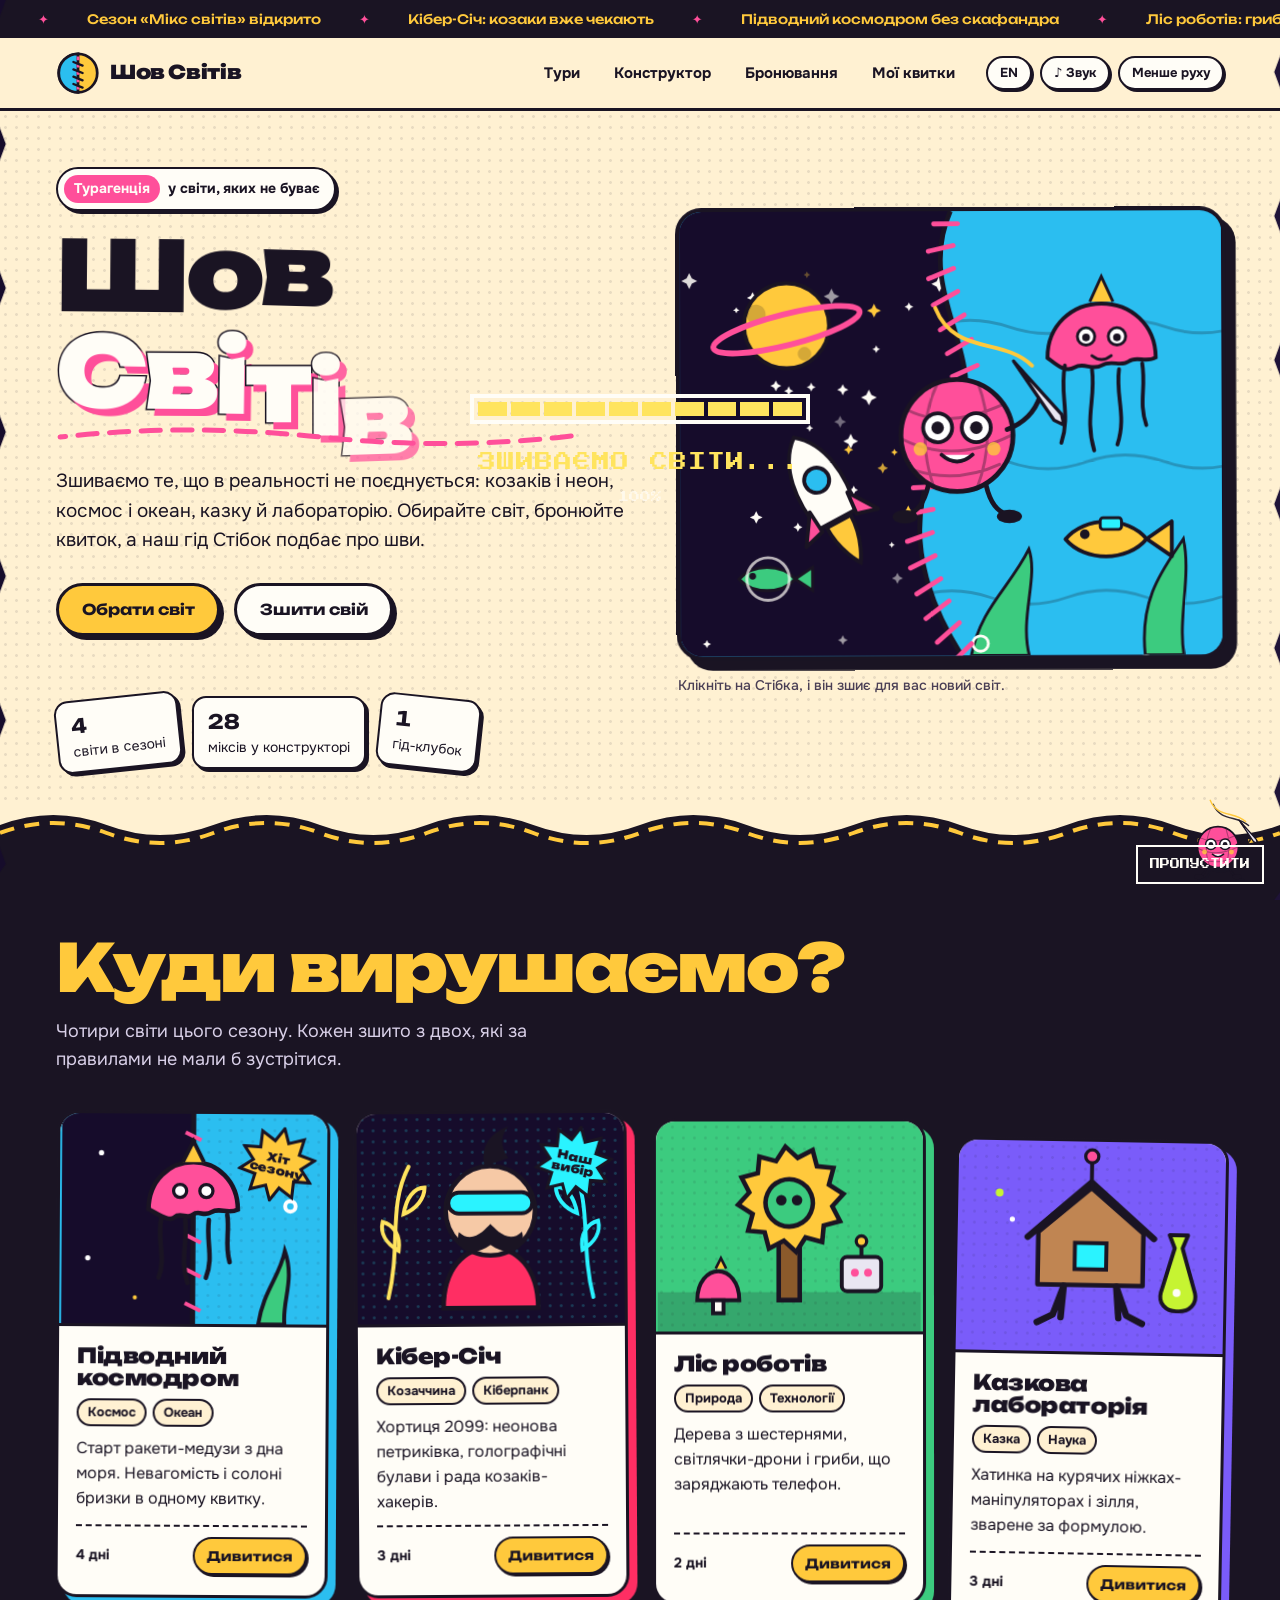
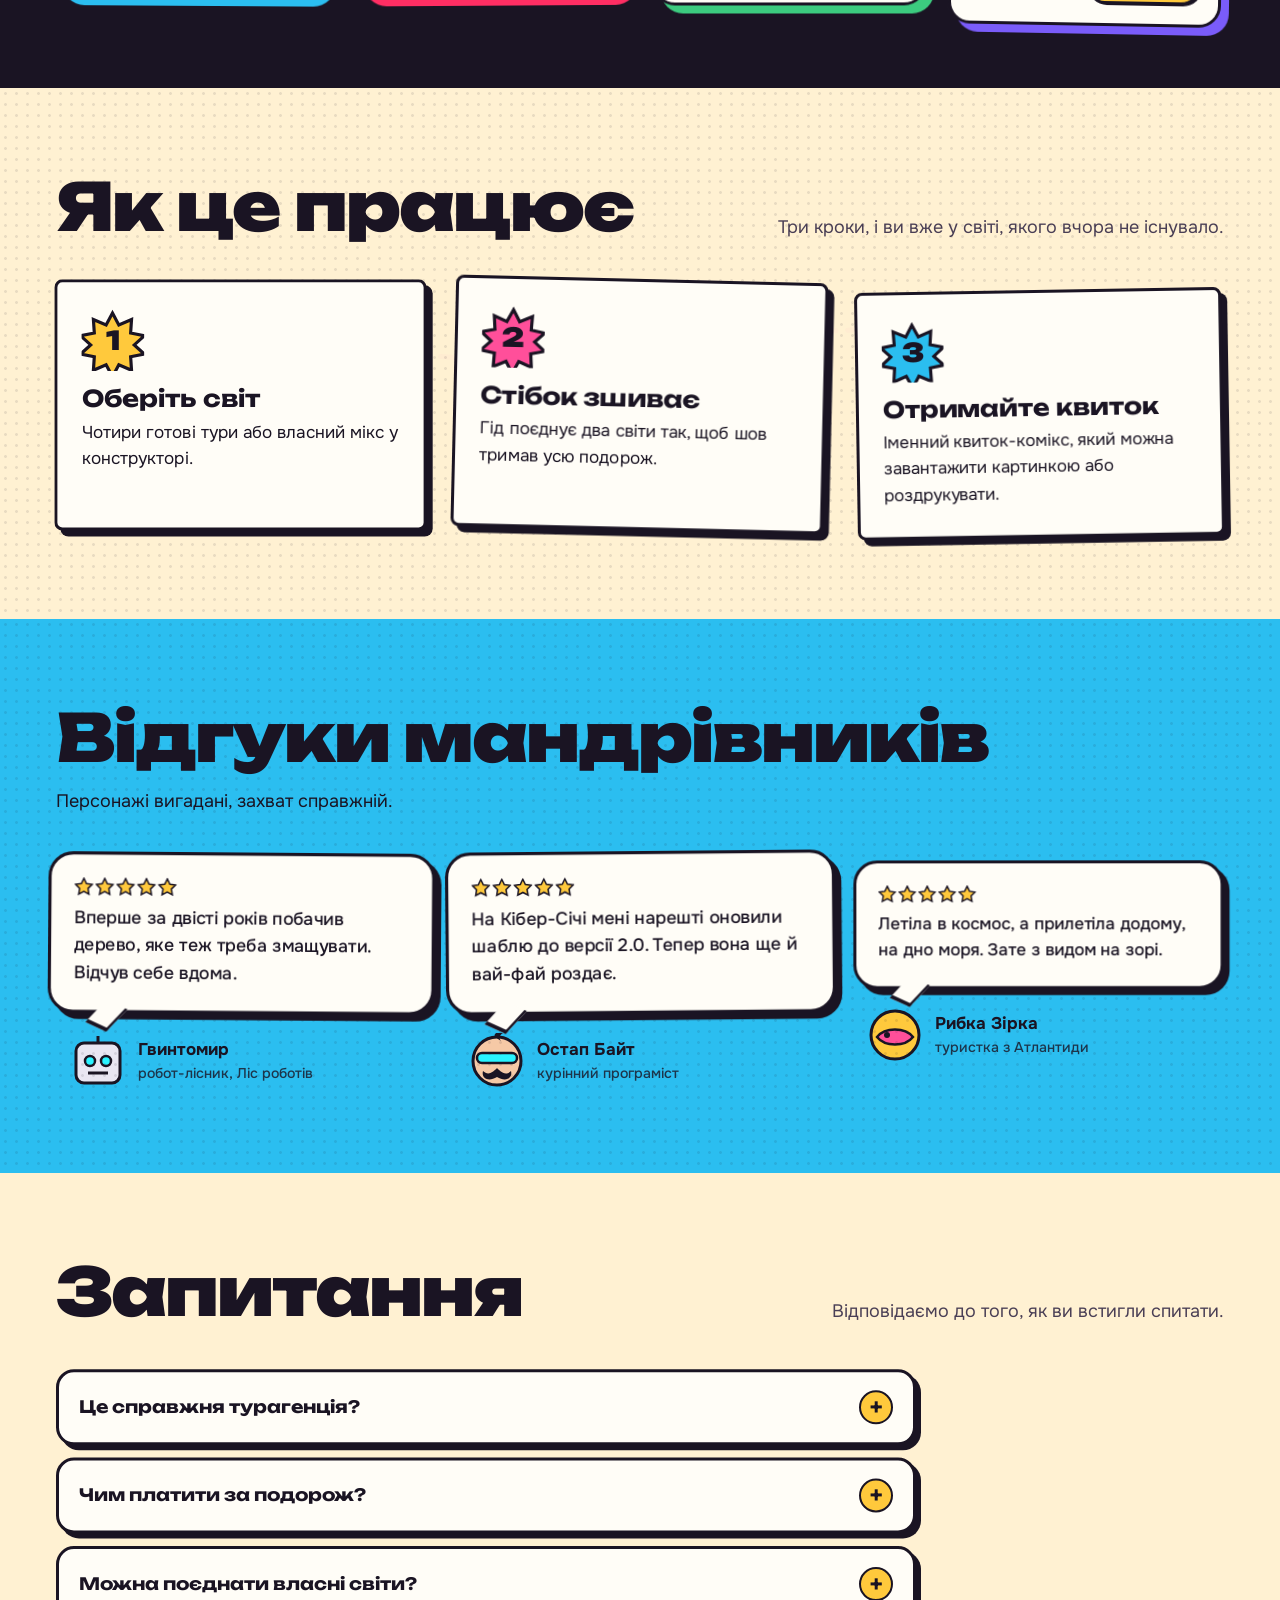
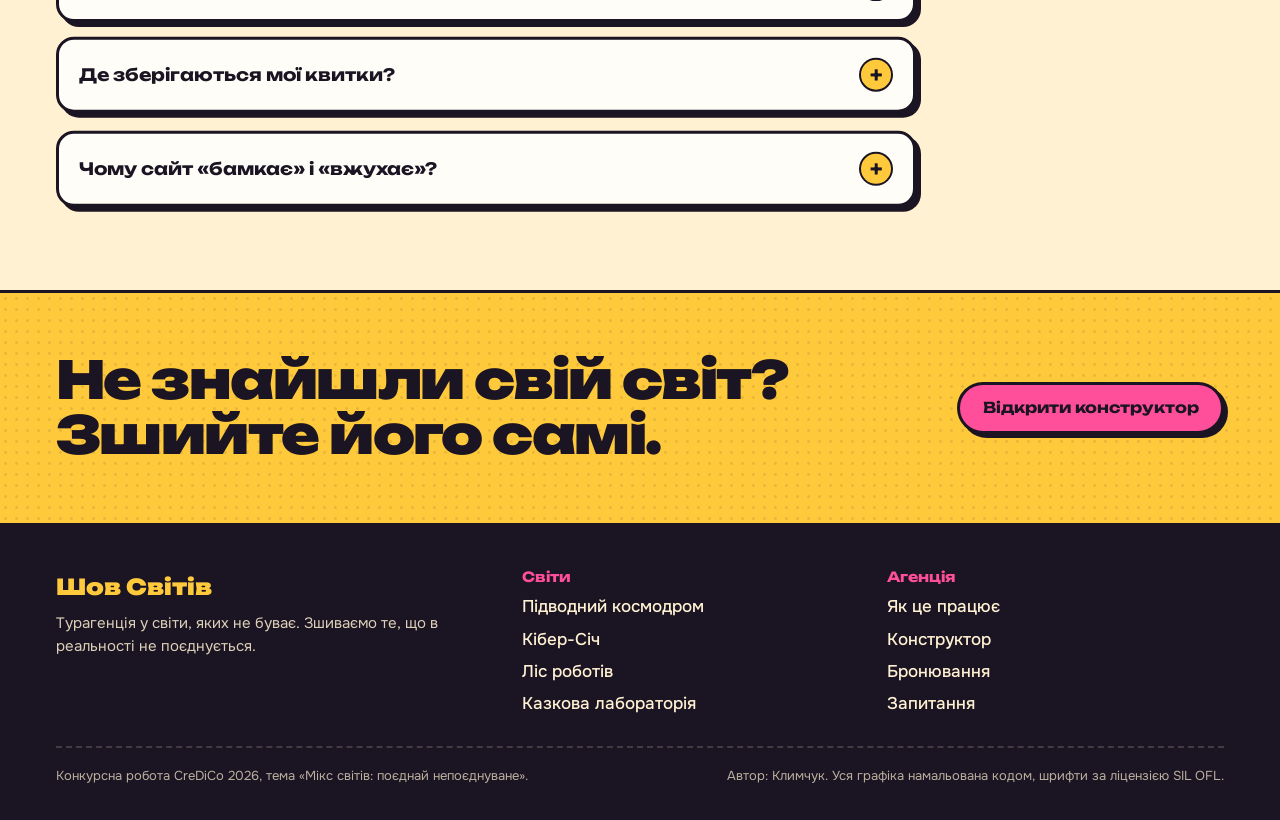
==== index.html @ c0fbd61d "Add files via upload" ====
<!doctype html>
<html lang="uk">
<head>
<meta charset="utf-8">
<meta name="viewport" content="width=device-width, initial-scale=1, viewport-fit=cover">
<title>Шов Світів — турагенція неможливих подорожей</title>
<meta name="description" content="Турагенція у світи, яких не буває: Підводний космодром, Кібер-Січ, Ліс роботів і Казкова лабораторія. Конкурсна робота CreDiCo 2026.">
<meta name="author" content="Климчук">
<link rel="icon" href="img/favicon.svg" type="image/svg+xml">
<link rel="stylesheet" href="css/style.css">
<link rel="stylesheet" href="css/home.css">
<script>(function(d){try{var s=sessionStorage,l=localStorage,c=l.getItem('ss_calm');if(c==='true'||(c===null&&matchMedia('(prefers-reduced-motion: reduce)').matches))d.classList.add('calm');if(!s.getItem('ss_seen'))d.classList.add('first');else if(s.getItem('ss_nav'))d.classList.add('entering')}catch(e){}setTimeout(function(){d.classList.remove('first','entering')},5000)})(document.documentElement)</script>
</head>
<body data-page="home" data-world="home">
<div id="loader"><div class="half l"></div><div class="half r"></div><div class="thread"></div>
  <div class="ld" aria-hidden="true"><div class="ld-bar"><i></i><i></i><i></i><i></i><i></i><i></i><i></i><i></i><i></i><i></i></div><div class="ld-t" data-i18n="loader.t">ЗШИВАЄМО СВІТИ...</div><span class="ld-n" id="ldn">0%</span></div>
  <button class="skip" type="button" data-noboom data-i18n="loader.skip">ПРОПУСТИТИ</button></div>
<div id="wipe" aria-hidden="true"><span></span><span></span><span></span><span></span><b></b></div>
<noscript><p class="no-js-note">Для повної роботи сайту увімкніть JavaScript.</p></noscript>

<div class="marquee" aria-hidden="true"><div>
  <span data-i18n="mq1">Сезон «Мікс світів» відкрито</span><span data-i18n="mq2">Кібер-Січ: козаки вже чекають</span><span data-i18n="mq3">Підводний космодром без скафандра</span><span data-i18n="mq4">Ліс роботів: гриби з батарейками</span><span data-i18n="mq5">Казкова лабораторія: зілля за формулою</span>
  <span data-i18n="mq1">Сезон «Мікс світів» відкрито</span><span data-i18n="mq2">Кібер-Січ: козаки вже чекають</span><span data-i18n="mq3">Підводний космодром без скафандра</span><span data-i18n="mq4">Ліс роботів: гриби з батарейками</span><span data-i18n="mq5">Казкова лабораторія: зілля за формулою</span>
</div></div>
<div id="ss-header"></div>

<main>
  <section class="hero" aria-labelledby="heroTitle">
    <div class="halftone"></div>
    <div class="wrap">
      <div class="hero-copy">
        <span class="mix-tag"><b data-i18n="tagB">Турагенція</b><span data-i18n="tag">у світи, яких не буває</span></span>
        <h1 class="big" id="heroTitle">
          <span class="ln ln1" data-split="Шов">Шов</span>
          <span class="ln ln2" data-split="Світів">Світів</span>
          <svg class="stitch" viewBox="0 0 500 30" preserveAspectRatio="none" aria-hidden="true"><path id="stitchPath" d="M4 16 Q 125 2 250 16 T 496 14" fill="none" stroke="#FF4F9A" stroke-width="5" stroke-linecap="round" stroke-dasharray="18 12"/></svg>
        </h1>
        <p class="lead" data-i18n="lead">Зшиваємо те, що в реальності не поєднується: козаків і неон, космос і океан, казку й лабораторію. Обирайте світ, бронюйте квиток, а наш гід Стібок подбає про шви.</p>
        <div class="hero-cta">
          <a class="btn" href="#tours" data-i18n="cta1">Обрати світ</a>
          <a class="btn ghost" href="Klymchuk_constructor.html" data-i18n="cta2">Зшити свій</a>
        </div>
        <div class="facts">
          <div class="fact"><b data-count="4">4</b><span data-i18n="f1">світи в сезоні</span></div>
          <div class="fact"><b data-count="28">28</b><span data-i18n="f2">міксів у конструкторі</span></div>
          <div class="fact"><b data-count="1">1</b><span data-i18n="f3">гід-клубок</span></div>
        </div>
      </div>
      <div class="scene" id="scene">
        <div class="bubble" id="bubble" aria-live="polite" data-i18n="bub0">Привіт! Я Стібок. Зшиваю світи, яких не буває.</div>
        <div class="scene-frame">
          <svg viewBox="0 0 560 460" id="heroSvg" role="img" aria-label="Космос, зшитий з океаном, а на шві сидить гід Стібок" data-i18n-attr="aria-label:heroAlt">
            <defs><clipPath id="leftW"><path d="M0 0H280C240 90 330 160 280 230S240 380 290 460H0Z"/></clipPath></defs>
            <rect width="560" height="460" fill="#2BBEF0"/>
            <g class="layer" data-depth="10">
              <path d="M260 120q40-14 80 0t80 0t80 0t80 0" stroke="#1A1423" stroke-width="3" fill="none" opacity=".25"/>
              <path d="M260 260q40-14 80 0t80 0t80 0t80 0" stroke="#1A1423" stroke-width="3" fill="none" opacity=".25"/>
              <path d="M240 400q40-14 80 0t80 0t80 0t80 0" stroke="#1A1423" stroke-width="3" fill="none" opacity=".25"/>
              <path d="M300 460c10-50 40-70 60-110 10 30-10 70 0 110zM480 460c-6-60 20-90 40-120 8 40-6 80 0 120z" fill="#3CCB7F" stroke="#1A1423" stroke-width="3"/>
            </g>
            <g class="layer jelly" data-depth="22">
              <path d="M380 150c0-34 26-56 56-56s56 22 56 56c-10 6-20-2-28 4s-18-2-28 4-18-4-28 2-20-4-28-10z" fill="#FF4F9A" stroke="#1A1423" stroke-width="4"/>
              <path d="M398 158c-6 30 6 50-4 80M426 162c4 30-8 50 2 84M454 162c-4 28 8 48-2 78M478 156c4 26-4 40 4 64" stroke="#1A1423" stroke-width="4" fill="none" stroke-linecap="round"/>
              <circle cx="420" cy="128" r="9" fill="#fff" stroke="#1A1423" stroke-width="3"/><circle cx="452" cy="128" r="9" fill="#fff" stroke="#1A1423" stroke-width="3"/>
              <circle class="pupil" data-range="3" cx="420" cy="129" r="4" fill="#1A1423"/><circle class="pupil" data-range="3" cx="452" cy="129" r="4" fill="#1A1423"/>
              <path d="M426 148q10 8 20 0" stroke="#1A1423" stroke-width="3" fill="none" stroke-linecap="round"/>
              <path d="M424 92l12-26 12 26" fill="#FFC93C" stroke="#1A1423" stroke-width="3"/>
            </g>
            <g class="layer fish" data-depth="16">
              <path d="M400 340c20-24 64-24 84 0-20 24-64 24-84 0zM484 340l26-18v36z" fill="#FFC93C" stroke="#1A1423" stroke-width="4" stroke-linejoin="round"/>
              <circle cx="420" cy="335" r="5" fill="#1A1423"/>
              <rect x="436" y="318" width="22" height="12" rx="3" fill="#2AF3FF" stroke="#1A1423" stroke-width="3"/>
            </g>
            <g id="bubbles"></g>
            <g clip-path="url(#leftW)">
              <rect width="560" height="460" fill="#160C2B"/>
              <g id="stars"></g>
              <g class="layer" data-depth="14">
                <circle cx="110" cy="118" r="44" fill="#FFC93C" stroke="#1A1423" stroke-width="4"/>
                <path d="M78 96a10 10 0 1 0 1 0zM128 140a7 7 0 1 0 1 0z" fill="#1A1423" opacity=".18"/>
                <ellipse cx="110" cy="122" rx="78" ry="16" fill="none" stroke="#FF4F9A" stroke-width="6" transform="rotate(-14 110 122)"/>
              </g>
              <g class="layer rocket" data-depth="26">
                <g transform="translate(150 300) rotate(-28)">
                  <path d="M0-70c26 20 30 60 22 96H-22c-8-36-4-76 22-96z" fill="#FFFDF7" stroke="#1A1423" stroke-width="4"/>
                  <circle cy="-20" r="13" fill="#2BBEF0" stroke="#1A1423" stroke-width="4"/>
                  <path d="M-22 6l-20 30 22-6zM22 6l20 30-22-6z" fill="#FF4F9A" stroke="#1A1423" stroke-width="4" stroke-linejoin="round"/>
                  <path class="flame" d="M-14 28c0 24 14 40 14 40s14-16 14-40z" fill="#FFC93C" stroke="#1A1423" stroke-width="4"/>
                </g>
              </g>
              <g class="layer" data-depth="8"><path d="M60 380c14-16 44-16 58 0-14 16-44 16-58 0zM118 380l18-12v24z" fill="#3CCB7F" stroke="#1A1423" stroke-width="3"/><circle cx="74" cy="377" r="3.5" fill="#1A1423"/><circle cx="90" cy="380" r="22" fill="none" stroke="#FFFDF7" stroke-width="3" opacity=".7"/></g>
            </g>
            <path id="seamLine" d="M280 0C240 90 330 160 280 230S240 380 290 460" fill="none" stroke="#1A1423" stroke-width="5"/>
            <g id="seamStitches"></g>
            <g id="stibok" transform="translate(286 236)" tabindex="0" role="button" aria-label="Стібок: натисніть, щоб зшити випадковий світ" data-i18n-attr="aria-label:stibokAlt"></g>
          </svg>
        </div>
        <p class="hint" data-i18n="hint">Клікніть на Стібка, і він зшиє для вас новий світ.</p>
      </div>
    </div>
  </section>

  <svg class="seam" viewBox="0 0 1200 46" preserveAspectRatio="none" aria-hidden="true">
    <path class="fill" d="M0 22 Q 50 2 100 22 T 200 22 T 300 22 T 400 22 T 500 22 T 600 22 T 700 22 T 800 22 T 900 22 T 1000 22 T 1100 22 T 1200 22 V46 H0Z"/>
    <path d="M0 30 Q 50 10 100 30 T 200 30 T 300 30 T 400 30 T 500 30 T 600 30 T 700 30 T 800 30 T 900 30 T 1000 30 T 1100 30 T 1200 30" fill="none" stroke="#FFC93C" stroke-width="4" stroke-dasharray="14 10"/>
  </svg>

  <section class="sec tours" id="tours" aria-labelledby="toursTitle">
    <div class="wrap">
      <div class="sec-head">
        <h2 id="toursTitle" data-i18n="tTitle">Куди вирушаємо?</h2>
        <p data-i18n="tSub">Чотири світи цього сезону. Кожен зшито з двох, які за правилами не мали б зустрітися.</p>
      </div>
      <div class="grid4" id="tourGrid">
        <a class="tour" href="Klymchuk_tour-kosmodrom.html" style="--c:#2BBEF0" data-word="БУЛЬ!">
          <div class="art"><div class="halftone"></div>
            <svg viewBox="0 0 200 160" aria-hidden="true"><rect width="100" height="160" fill="#160C2B"/><circle cx="30" cy="30" r="2" fill="#fff"/><circle cx="70" cy="60" r="2" fill="#fff"/><circle cx="20" cy="110" r="2" fill="#fff"/><circle cx="56" cy="140" r="1.6" fill="#FFC93C"/>
              <path d="M100 0v160" stroke="#1A1423" stroke-width="4"/><path d="M94 14l12 6M94 40l12 6M94 66l12 6M94 92l12 6M94 118l12 6M94 144l12 6" stroke="#FF4F9A" stroke-width="3"/>
              <g class="bob"><path d="M66 74c0-22 16-36 34-36s34 14 34 36c-8 4-14-2-20 2s-10-2-14 2-10-2-14 2-12-2-20-6z" fill="#FF4F9A" stroke="#1A1423" stroke-width="3.5"/><path d="M76 80c-4 18 4 30-2 46M94 82c2 18-4 30 2 48M112 82c-2 18 4 28-2 44M126 78c2 14-2 22 2 36" stroke="#1A1423" stroke-width="3.5" fill="none" stroke-linecap="round"/><circle cx="90" cy="60" r="5" fill="#fff" stroke="#1A1423" stroke-width="2.5"/><circle cx="110" cy="60" r="5" fill="#fff" stroke="#1A1423" stroke-width="2.5"/><path d="M92 38l8-16 8 16" fill="#FFC93C" stroke="#1A1423" stroke-width="3"/></g>
              <circle cx="160" cy="40" r="7" fill="none" stroke="#fff" stroke-width="3"/><circle cx="174" cy="70" r="4" fill="none" stroke="#fff" stroke-width="3"/><path d="M150 160c4-26 16-36 20-56 8 22-2 38 0 56z" fill="#3CCB7F" stroke="#1A1423" stroke-width="3"/></svg>
            <div class="burst"><svg viewBox="0 0 100 100" aria-hidden="true"><path d="M50 2l9 18 19-9-2 21 21 3-15 15 15 15-21 3 2 21-19-9-9 18-9-18-19 9 2-21-21-3 15-15L3 35l21-3-2-21 19 9z" fill="#FFC93C" stroke="#1A1423" stroke-width="4"/></svg><span data-i18n-html="b1">Хіт<br>сезону</span></div>
          </div>
          <div class="body">
            <h3 data-i18n="t1">Підводний космодром</h3>
            <div class="mix"><span data-i18n="m.space">Космос</span><span data-i18n="m.ocean">Океан</span></div>
            <p data-i18n="d1">Старт ракети-медузи з дна моря. Невагомість і солоні бризки в одному квитку.</p>
            <div class="meta"><span data-i18n="days4">4 дні</span><span class="go" data-i18n="see">Дивитися</span></div>
          </div>
        </a>
        <a class="tour" href="Klymchuk_tour-cybersich.html" style="--c:#FF2E63" data-word="ГОП!">
          <div class="art" style="background:#160C2B"><div class="halftone" style="opacity:.2;color:#2AF3FF"></div>
            <svg viewBox="0 0 200 160" aria-hidden="true"><g class="bob"><path d="M64 150c0-30 16-46 36-46s36 16 36 46z" fill="#FF2E63" stroke="#1A1423" stroke-width="3.5"/><circle cx="100" cy="76" r="34" fill="#F6C9A6" stroke="#1A1423" stroke-width="3.5"/><path d="M96 42c-4-16 6-26 18-30-8 10-4 18 0 24" fill="#1A1423"/><rect x="68" y="62" width="64" height="16" rx="8" fill="#2AF3FF" stroke="#1A1423" stroke-width="3"/><path d="M76 92c10 10 20-2 24-6 4 4 14 16 24 6 4 14-10 20-24 10-14 10-28 4-24-10z" fill="#1A1423"/></g>
              <g stroke="#FFE45E" stroke-width="3" fill="none" stroke-linecap="round"><path d="M22 140c10-40 0-70 16-100"/><path d="M30 104c-10-6-14-14-12-22 8 2 14 10 12 22zM34 76c10-4 16-12 16-20-8 0-14 8-16 20z"/></g>
              <g stroke="#2AF3FF" stroke-width="3" fill="none" stroke-linecap="round"><path d="M178 140c-10-40 0-70-16-100"/><path d="M170 104c10-6 14-14 12-22-8 2-14 10-12 22zM166 76c-10-4-16-12-16-20 8 0 14 8 16 20z"/></g></svg>
            <div class="burst"><svg viewBox="0 0 100 100" aria-hidden="true"><path d="M50 2l9 18 19-9-2 21 21 3-15 15 15 15-21 3 2 21-19-9-9 18-9-18-19 9 2-21-21-3 15-15L3 35l21-3-2-21 19 9z" fill="#2AF3FF" stroke="#1A1423" stroke-width="4"/></svg><span data-i18n-html="b2">Наш<br>вибір</span></div>
          </div>
          <div class="body">
            <h3 data-i18n="t2">Кібер-Січ</h3>
            <div class="mix"><span data-i18n="m.cossack">Козаччина</span><span data-i18n="m.cyber">Кіберпанк</span></div>
            <p data-i18n="d2">Хортиця 2099: неонова петриківка, голографічні булави і рада козаків-хакерів.</p>
            <div class="meta"><span data-i18n="days3">3 дні</span><span class="go" data-i18n="see">Дивитися</span></div>
          </div>
        </a>
        <a class="tour" href="Klymchuk_tour-lis-robotiv.html" style="--c:#3CCB7F" data-word="ДЗИНЬ!">
          <div class="art"><div class="halftone"></div>
            <svg viewBox="0 0 200 160" aria-hidden="true"><path d="M0 130h200v30H0z" fill="#1A1423" opacity=".2"/><rect x="92" y="80" width="16" height="56" fill="#8B5A2B" stroke="#1A1423" stroke-width="3.5"/>
              <g class="spin"><path d="M100 18l8 10 12-4 2 13 13 2-4 12 10 8-10 8 4 12-13 2-2 13-12-4-8 10-8-10-12 4-2-13-13-2 4-12-10-8 10-8-4-12 13-2 2-13 12 4z" fill="#FFC93C" stroke="#1A1423" stroke-width="3.5"/><circle cx="100" cy="62" r="18" fill="#3CCB7F" stroke="#1A1423" stroke-width="3.5"/></g>
              <circle cx="94" cy="60" r="4" fill="#1A1423"/><circle cx="106" cy="60" r="4" fill="#1A1423"/>
              <g class="bob"><rect x="140" y="104" width="30" height="26" rx="4" fill="#E9E6F2" stroke="#1A1423" stroke-width="3"/><circle cx="150" cy="116" r="3" fill="#FF4F9A"/><circle cx="160" cy="116" r="3" fill="#FF4F9A"/><path d="M155 104v-10" stroke="#1A1423" stroke-width="3"/><circle cx="155" cy="92" r="4" fill="#FFC93C" stroke="#1A1423" stroke-width="2.5"/></g>
              <path d="M30 136c0-14 8-22 16-22s16 8 16 22z" fill="#FF4F9A" stroke="#1A1423" stroke-width="3"/><rect x="42" y="136" width="8" height="10" fill="#FFFDF7" stroke="#1A1423" stroke-width="3"/><path d="M44 112l4-8 4 8" fill="#FFC93C" stroke="#1A1423" stroke-width="2"/></svg>
          </div>
          <div class="body">
            <h3 data-i18n="t3">Ліс роботів</h3>
            <div class="mix"><span data-i18n="m.nature">Природа</span><span data-i18n="m.tech">Технології</span></div>
            <p data-i18n="d3">Дерева з шестернями, світлячки-дрони і гриби, що заряджають телефон.</p>
            <div class="meta"><span data-i18n="days2">2 дні</span><span class="go" data-i18n="see">Дивитися</span></div>
          </div>
        </a>
        <a class="tour" href="Klymchuk_tour-kazkova-laboratoriya.html" style="--c:#7A5CFA" data-word="ПУФ!">
          <div class="art"><div class="halftone"></div>
            <svg viewBox="0 0 200 160" aria-hidden="true"><g class="bob"><path d="M60 70l40-34 40 34v40H60z" fill="#C08552" stroke="#1A1423" stroke-width="3.5" stroke-linejoin="round"/><path d="M52 74l48-42 48 42" fill="none" stroke="#1A1423" stroke-width="5" stroke-linecap="round"/><rect x="88" y="78" width="24" height="20" fill="#2AF3FF" stroke="#1A1423" stroke-width="3"/><path d="M100 36V14" stroke="#1A1423" stroke-width="3"/><circle cx="100" cy="12" r="5" fill="#FF4F9A" stroke="#1A1423" stroke-width="2.5"/></g>
              <path d="M80 110l-8 22-12 6M80 110l-2 24M120 110l8 22 12 6M120 110l2 24" stroke="#1A1423" stroke-width="5" fill="none" stroke-linecap="round" stroke-linejoin="round"/>
              <path d="M160 70h14l-4 10 10 34c2 8-4 14-12 14h-2c-8 0-14-6-12-14l10-34z" fill="#C6F432" stroke="#1A1423" stroke-width="3" stroke-linejoin="round"/><circle cx="166" cy="114" r="3" fill="#FFFDF7"/><circle cx="30" cy="40" r="3" fill="#C6F432"/><circle cx="40" cy="60" r="2" fill="#fff"/></svg>
          </div>
          <div class="body">
            <h3 data-i18n="t4">Казкова лабораторія</h3>
            <div class="mix"><span data-i18n="m.fairy">Казка</span><span data-i18n="m.science">Наука</span></div>
            <p data-i18n="d4">Хатинка на курячих ніжках-маніпуляторах і зілля, зварене за формулою.</p>
            <div class="meta"><span data-i18n="days3">3 дні</span><span class="go" data-i18n="see">Дивитися</span></div>
          </div>
        </a>
      </div>
    </div>
  </section>

  <section class="sec" id="how" aria-labelledby="howTitle">
    <div class="halftone"></div>
    <div class="wrap">
      <div class="sec-head"><h2 id="howTitle" data-i18n="hTitle">Як це працює</h2><p data-i18n="hSub">Три кроки, і ви вже у світі, якого вчора не існувало.</p></div>
      <div class="steps">
        <svg class="thread" viewBox="0 0 1200 40" preserveAspectRatio="none" aria-hidden="true"><path id="stepThread" d="M60 20 C 300 -10 400 50 600 20 S 900 -10 1140 20" fill="none" stroke="#FF4F9A" stroke-width="5" stroke-dasharray="16 12" stroke-linecap="round"/></svg>
        <div class="step"><div class="num"><svg viewBox="0 0 62 62" aria-hidden="true"><path d="M31 2l7 13 14-6-1 15 15 3-11 10 11 10-15 3 1 15-14-6-7 13-7-13-14 6 1-15-15-3 11-10L-4 27l15-3-1-15 14 6z" transform="scale(.9) translate(3 3)" fill="#FFC93C" stroke="#1A1423" stroke-width="3.5"/></svg><span>1</span></div><h3 data-i18n="s1t">Оберіть світ</h3><p data-i18n="s1">Чотири готові тури або власний мікс у конструкторі.</p></div>
        <div class="step"><div class="num"><svg viewBox="0 0 62 62" aria-hidden="true"><path d="M31 2l7 13 14-6-1 15 15 3-11 10 11 10-15 3 1 15-14-6-7 13-7-13-14 6 1-15-15-3 11-10L-4 27l15-3-1-15 14 6z" transform="scale(.9) translate(3 3)" fill="#FF4F9A" stroke="#1A1423" stroke-width="3.5"/></svg><span>2</span></div><h3 data-i18n="s2t">Стібок зшиває</h3><p data-i18n="s2">Гід поєднує два світи так, щоб шов тримав усю подорож.</p></div>
        <div class="step"><div class="num"><svg viewBox="0 0 62 62" aria-hidden="true"><path d="M31 2l7 13 14-6-1 15 15 3-11 10 11 10-15 3 1 15-14-6-7 13-7-13-14 6 1-15-15-3 11-10L-4 27l15-3-1-15 14 6z" transform="scale(.9) translate(3 3)" fill="#2BBEF0" stroke="#1A1423" stroke-width="3.5"/></svg><span>3</span></div><h3 data-i18n="s3t">Отримайте квиток</h3><p data-i18n="s3">Іменний квиток-комікс, який можна завантажити картинкою або роздрукувати.</p></div>
      </div>
    </div>
  </section>

  <section class="sec reviews" aria-labelledby="revTitle">
    <div class="halftone"></div>
    <div class="wrap">
      <div class="sec-head"><h2 id="revTitle" data-i18n="rTitle">Відгуки мандрівників</h2><p data-i18n="rSub">Персонажі вигадані, захват справжній.</p></div>
      <div class="revs">
        <figure class="rev" style="margin:0"><blockquote><div class="stars-rate" aria-label="5 з 5" data-i18n-attr="aria-label:rate5"></div><span data-i18n="r1">Вперше за двісті років побачив дерево, яке теж треба змащувати. Відчув себе вдома.</span></blockquote>
          <figcaption class="who"><svg viewBox="0 0 56 56" aria-hidden="true"><rect x="6" y="10" width="44" height="40" rx="8" fill="#E9E6F2" stroke="#1A1423" stroke-width="3"/><circle class="pupil" data-range="2" cx="20" cy="28" r="5" fill="#2AF3FF" stroke="#1A1423" stroke-width="2.5"/><circle class="pupil" data-range="2" cx="36" cy="28" r="5" fill="#2AF3FF" stroke="#1A1423" stroke-width="2.5"/><path d="M18 40h20" stroke="#1A1423" stroke-width="3"/><path d="M28 10V3" stroke="#1A1423" stroke-width="3"/></svg><span><span data-i18n="r1n">Гвинтомир</span><small data-i18n="r1w">робот-лісник, Ліс роботів</small></span></figcaption></figure>
        <figure class="rev" style="margin:0"><blockquote><div class="stars-rate" aria-label="5 з 5" data-i18n-attr="aria-label:rate5"></div><span data-i18n="r2">На Кібер-Січі мені нарешті оновили шаблю до версії 2.0. Тепер вона ще й вай-фай роздає.</span></blockquote>
          <figcaption class="who"><svg viewBox="0 0 56 56" aria-hidden="true"><circle cx="28" cy="28" r="24" fill="#F6C9A6" stroke="#1A1423" stroke-width="3"/><path d="M26 4c-2-4 4-6 8-4-4 2-4 6-2 8" fill="#1A1423"/><rect x="8" y="20" width="40" height="10" rx="5" fill="#2AF3FF" stroke="#1A1423" stroke-width="2.5"/><path d="M14 38c6 6 12-1 14-3 2 2 8 9 14 3 2 8-6 11-14 6-8 5-16 2-14-6z" fill="#1A1423"/></svg><span><span data-i18n="r2n">Остап Байт</span><small data-i18n="r2w">курінний програміст</small></span></figcaption></figure>
        <figure class="rev" style="margin:0"><blockquote><div class="stars-rate" aria-label="5 з 5" data-i18n-attr="aria-label:rate5"></div><span data-i18n="r3">Летіла в космос, а прилетіла додому, на дно моря. Зате з видом на зорі.</span></blockquote>
          <figcaption class="who"><svg viewBox="0 0 56 56" aria-hidden="true"><circle cx="28" cy="28" r="24" fill="#FFC93C" stroke="#1A1423" stroke-width="3"/><path d="M10 30c8-10 28-10 36 0-8 10-28 10-36 0z" fill="#FF4F9A" stroke="#1A1423" stroke-width="2.5"/><circle class="pupil" data-range="2" cx="20" cy="28" r="3" fill="#1A1423"/></svg><span><span data-i18n="r3n">Рибка Зірка</span><small data-i18n="r3w">туристка з Атлантиди</small></span></figcaption></figure>
      </div>
    </div>
  </section>

  <section class="sec" id="faq" aria-labelledby="faqTitle">
    <div class="wrap">
      <div class="sec-head"><h2 id="faqTitle" data-i18n="qTitle">Запитання</h2><p data-i18n="qSub">Відповідаємо до того, як ви встигли спитати.</p></div>
      <div class="faq-list">
        <div class="faq-item"><button type="button" aria-expanded="false" aria-controls="a1" id="q1"><span data-i18n="q1">Це справжня турагенція?</span><span class="pm" aria-hidden="true">+</span></button><div class="ans" id="a1" role="region" aria-labelledby="q1" hidden><p data-i18n="a1">Ні, це конкурсний вебсайт на тему «Мікс світів». Усі світи вигадані, але квиток, який ви оформите, справжній: його можна завантажити картинкою.</p></div></div>
        <div class="faq-item"><button type="button" aria-expanded="false" aria-controls="a2" id="q2"><span data-i18n="q2">Чим платити за подорож?</span><span class="pm" aria-hidden="true">+</span></button><div class="ans" id="a2" role="region" aria-labelledby="q2" hidden><p data-i18n="a2">Снами. Кожен тур має базову ціну, наприклад 3 сни за Кібер-Січ. Клас «Бізнес» коштує вдвічі більше, а «Телепорт» утричі.</p></div></div>
        <div class="faq-item"><button type="button" aria-expanded="false" aria-controls="a3" id="q3"><span data-i18n="q3">Можна поєднати власні світи?</span><span class="pm" aria-hidden="true">+</span></button><div class="ans" id="a3" role="region" aria-labelledby="q3" hidden><p data-i18n="a3">Так. У конструкторі вісім світів-заготовок, тобто 28 можливих пар. Повзунок задає, якого світу буде більше, а Стібок придумує назву й опис.</p></div></div>
        <div class="faq-item"><button type="button" aria-expanded="false" aria-controls="a4" id="q4"><span data-i18n="q4">Де зберігаються мої квитки?</span><span class="pm" aria-hidden="true">+</span></button><div class="ans" id="a4" role="region" aria-labelledby="q4" hidden><p data-i18n="a4">Лише у вашому браузері, у локальному сховищі. Сайт нікуди нічого не надсилає і працює навіть без інтернету.</p></div></div>
        <div class="faq-item"><button type="button" aria-expanded="false" aria-controls="a5" id="q5"><span data-i18n="q5">Чому сайт «бамкає» і «вжухає»?</span><span class="pm" aria-hidden="true">+</span></button><div class="ans" id="a5" role="region" aria-labelledby="q5" hidden><p data-i18n="a5">Бо він комікс. Кнопка «Звук» вмикає атмосферу кожного світу, синтезовану прямо в браузері, а «Менше руху» прибирає зайві анімації.</p></div></div>
      </div>
    </div>
  </section>

  <section class="cta" aria-labelledby="ctaTitle"><div class="halftone"></div><div class="wrap">
    <h2 id="ctaTitle" data-i18n="ctaT">Не знайшли свій світ? Зшийте його самі.</h2>
    <a class="btn pink" href="Klymchuk_constructor.html" data-i18n="ctaB">Відкрити конструктор</a>
  </div></section>
</main>

<div id="ss-footer"></div>
<script src="js/vendor/gsap.min.js"></script>
<script src="js/vendor/ScrollTrigger.min.js"></script>
<script src="js/core.js"></script>
<script src="js/pages/home.js"></script>
</body>
</html>
---- css/style.css ----
@font-face{font-family:"Unbounded";font-weight:500;font-display:swap;src:url("../fonts/unbounded-cyrillic-500-normal.woff2") format("woff2");unicode-range:U+0301,U+0400-045F,U+0490-0491,U+04B0-04B1,U+2116}
@font-face{font-family:"Unbounded";font-weight:500;font-display:swap;src:url("../fonts/unbounded-latin-500-normal.woff2") format("woff2");unicode-range:U+0000-00FF,U+0131,U+0152-0153,U+02BB-02BC,U+02C6,U+02DA,U+02DC,U+2000-206F,U+20AC,U+2122,U+2212}
@font-face{font-family:"Unbounded";font-weight:700;font-display:swap;src:url("../fonts/unbounded-cyrillic-700-normal.woff2") format("woff2");unicode-range:U+0301,U+0400-045F,U+0490-0491,U+04B0-04B1,U+2116}
@font-face{font-family:"Unbounded";font-weight:700;font-display:swap;src:url("../fonts/unbounded-latin-700-normal.woff2") format("woff2");unicode-range:U+0000-00FF,U+0131,U+0152-0153,U+02BB-02BC,U+02C6,U+02DA,U+02DC,U+2000-206F,U+20AC,U+2122,U+2212}
@font-face{font-family:"Unbounded";font-weight:900;font-display:swap;src:url("../fonts/unbounded-cyrillic-900-normal.woff2") format("woff2");unicode-range:U+0301,U+0400-045F,U+0490-0491,U+04B0-04B1,U+2116}
@font-face{font-family:"Unbounded";font-weight:900;font-display:swap;src:url("../fonts/unbounded-latin-900-normal.woff2") format("woff2");unicode-range:U+0000-00FF,U+0131,U+0152-0153,U+02BB-02BC,U+02C6,U+02DA,U+02DC,U+2000-206F,U+20AC,U+2122,U+2212}
@font-face{font-family:"Onest";font-weight:400;font-display:swap;src:url("../fonts/onest-cyrillic-400-normal.woff2") format("woff2");unicode-range:U+0301,U+0400-045F,U+0490-0491,U+04B0-04B1,U+2116}
@font-face{font-family:"Onest";font-weight:400;font-display:swap;src:url("../fonts/onest-latin-400-normal.woff2") format("woff2");unicode-range:U+0000-00FF,U+0131,U+0152-0153,U+02BB-02BC,U+02C6,U+02DA,U+02DC,U+2000-206F,U+20AC,U+2122,U+2212}
@font-face{font-family:"Onest";font-weight:500;font-display:swap;src:url("../fonts/onest-cyrillic-500-normal.woff2") format("woff2");unicode-range:U+0301,U+0400-045F,U+0490-0491,U+04B0-04B1,U+2116}
@font-face{font-family:"Onest";font-weight:500;font-display:swap;src:url("../fonts/onest-latin-500-normal.woff2") format("woff2");unicode-range:U+0000-00FF,U+0131,U+0152-0153,U+02BB-02BC,U+02C6,U+02DA,U+02DC,U+2000-206F,U+20AC,U+2122,U+2212}
@font-face{font-family:"Onest";font-weight:700;font-display:swap;src:url("../fonts/onest-cyrillic-700-normal.woff2") format("woff2");unicode-range:U+0301,U+0400-045F,U+0490-0491,U+04B0-04B1,U+2116}
@font-face{font-family:"Onest";font-weight:700;font-display:swap;src:url("../fonts/onest-latin-700-normal.woff2") format("woff2");unicode-range:U+0000-00FF,U+0131,U+0152-0153,U+02BB-02BC,U+02C6,U+02DA,U+02DC,U+2000-206F,U+20AC,U+2122,U+2212}
@font-face{font-family:"Press Start 2P";font-weight:400;font-display:swap;src:url("../fonts/press-start-2p-cyrillic-400-normal.woff2") format("woff2");unicode-range:U+0301,U+0400-045F,U+0490-0491,U+04B0-04B1,U+2116}
@font-face{font-family:"Press Start 2P";font-weight:400;font-display:swap;src:url("../fonts/press-start-2p-latin-400-normal.woff2") format("woff2");unicode-range:U+0000-00FF,U+0131,U+0152-0153,U+02BB-02BC,U+02C6,U+02DA,U+02DC,U+2000-206F,U+20AC,U+2122,U+2212}

:root{
  --paper:#FFF1D2; --paper-2:#FFE3A8; --ink:#1A1423; --white:#FFFDF7;
  --sun:#FFC93C; --pop:#FF4F9A; --sea:#2BBEF0; --leaf:#3CCB7F; --violet:#7A5CFA; --orange:#FF8A3D;
  --night:#160C2B; --neon-r:#FF2E63; --neon-y:#FFE45E; --neon-c:#2AF3FF; --lime:#C6F432;
  --f-display:"Unbounded","Arial Black",system-ui,sans-serif;
  --f-body:"Onest","Segoe UI",system-ui,sans-serif;
  --f-pixel:"Press Start 2P","Courier New",monospace;
  --line:3px;
  --gut-l:max(16px,env(safe-area-inset-left,0px));
  --gut-r:max(16px,env(safe-area-inset-right,0px));
  --bg:var(--paper); --text:var(--ink); --sub:#4A3F55; --surface:var(--white); --outline:var(--ink);
  --acc1:var(--sun); --acc2:var(--pop); --shadow-c:var(--ink); --nav-bg:var(--paper);
  color-scheme:light;
}
body[data-world="kosmodrom"]{--bg:#0F1B45;--text:#F2F6FF;--sub:#B9C8F0;--surface:#18296A;--outline:#0A0F26;--acc1:#FFC93C;--acc2:#FF4F9A;--shadow-c:#2BBEF0;--nav-bg:#0F1B45}
body[data-world="cybersich"]{--bg:#160C2B;--text:#EDE6FF;--sub:#CFC6EE;--surface:#22143F;--outline:#2AF3FF;--acc1:#FFE45E;--acc2:#FF2E63;--shadow-c:#FF2E63;--nav-bg:#160C2B}
body[data-world="lis"]{--bg:#E4F6D2;--text:#16241A;--sub:#3D5643;--surface:#FFFDF7;--outline:#16241A;--acc1:#FF8A3D;--acc2:#3CCB7F;--shadow-c:#16241A;--nav-bg:#E4F6D2}
body[data-world="lab"]{--bg:#2A1752;--text:#F5EEFF;--sub:#CDBDF2;--surface:#3A2470;--outline:#120826;--acc1:#C6F432;--acc2:#FF4F9A;--shadow-c:#C6F432;--nav-bg:#2A1752}
body[data-world="constructor"]{--bg:#FFE3A8;--nav-bg:#FFE3A8}
body[data-world="booking"]{--bg:#DFF4FF;--nav-bg:#DFF4FF}

*{box-sizing:border-box}
html{scroll-behavior:smooth;-webkit-text-size-adjust:100%}
body{margin:0;background:var(--bg);color:var(--text);font:400 17px/1.55 var(--f-body);overflow-x:hidden;min-height:100vh}
body::before{content:"";position:fixed;inset:0 0 auto;height:env(safe-area-inset-top,0px);z-index:70;background:var(--nav-bg)}
h1,h2,h3,h4{font-family:var(--f-display);line-height:1.05;margin:0;text-wrap:balance}
p{margin:0}
a{color:inherit}
button,input,select,textarea{font:inherit;color:inherit}
img,svg{max-width:100%}
:focus-visible{outline:3px solid var(--violet);outline-offset:3px;border-radius:6px}
body[data-world="cybersich"] :focus-visible,body[data-world="lab"] :focus-visible,body[data-world="kosmodrom"] :focus-visible{outline-color:var(--acc1)}
.wrap{max-width:1200px;margin:0 auto;padding-left:var(--gut-l);padding-right:var(--gut-r)}
.sr{position:absolute!important;width:1px;height:1px;overflow:hidden;clip:rect(0 0 0 0);white-space:nowrap}
.halftone{position:absolute;inset:0;pointer-events:none;background-image:radial-gradient(currentColor 1.1px,transparent 1.7px);background-size:11px 11px;opacity:.10;color:var(--ink)}
.no-js-note{padding:24px;text-align:center;font-weight:700}

.btn{display:inline-flex;align-items:center;justify-content:center;gap:.55em;font-family:var(--f-display);font-weight:700;font-size:15px;line-height:1.2;
  padding:.95em 1.5em;border:var(--line) solid var(--ink);border-radius:999px;background:var(--sun);color:var(--ink);
  box-shadow:4px 4px 0 var(--shadow-c);cursor:pointer;text-decoration:none;transition:transform .15s,box-shadow .15s;text-align:center}
.btn:hover{transform:translate(-2px,-2px);box-shadow:6px 6px 0 var(--shadow-c)}
.btn:active{transform:translate(4px,4px);box-shadow:0 0 0 var(--shadow-c)}
.btn.ghost{background:var(--white)}
.btn.pink{background:var(--pop)}
.btn.acc{background:var(--acc1)}
.btn[disabled]{opacity:.5;cursor:not-allowed;transform:none}
.btn svg{width:18px;height:18px;flex:none}
.chip{border:2px solid var(--outline);background:var(--surface);color:var(--text);border-radius:999px;padding:7px 12px;font-weight:700;font-size:13px;cursor:pointer;box-shadow:2px 2px 0 var(--shadow-c);line-height:1.2;white-space:nowrap}
.chip[aria-pressed="true"]{background:var(--acc1);color:var(--ink)}

.marquee{background:var(--ink);color:var(--sun);font-family:var(--f-display);font-weight:500;font-size:13px;overflow:hidden;white-space:nowrap;padding:9px 0}
.marquee div{display:inline-flex;gap:38px;animation:mq 36s linear infinite;padding-left:38px}
.marquee span::before{content:"✦";margin-right:38px;color:var(--pop)}
@keyframes mq{to{transform:translateX(-50%)}}
header.top{position:sticky;top:env(safe-area-inset-top,0px);z-index:50;background:var(--nav-bg);border-bottom:var(--line) solid var(--outline)}
header.top .wrap{display:flex;align-items:center;gap:16px;height:70px}
.logo{display:flex;align-items:center;gap:10px;text-decoration:none;font-family:var(--f-display);font-weight:900;font-size:19px;letter-spacing:-.02em;white-space:nowrap;color:var(--text)}
.logo svg{width:44px;height:44px;flex:none;transition:transform .5s cubic-bezier(.3,1.8,.5,1)}
.logo:hover svg{transform:rotate(180deg)}
.nav-links{display:flex;gap:4px;margin-left:auto}
.nav-links a{text-decoration:none;font-weight:700;font-size:15px;padding:8px 13px;border:2px solid transparent;border-radius:999px;color:var(--text);white-space:nowrap}
.nav-links a:hover,.nav-links a[aria-current="page"]{border-color:var(--outline);background:var(--surface)}
.tgl{display:flex;gap:8px}
.burger{display:none;margin-left:auto;width:46px;height:46px;border:var(--line) solid var(--outline);border-radius:12px;background:var(--acc1);box-shadow:3px 3px 0 var(--shadow-c);cursor:pointer;place-items:center}
.burger svg{width:24px;height:24px}
@media (max-width:1000px){
  .nav-links,.tgl{display:none}
  .burger{display:grid}
}
.menu{position:fixed;inset:0;z-index:80;background:var(--ink);color:var(--white);display:flex;flex-direction:column;
  padding:calc(24px + env(safe-area-inset-top,0px)) var(--gut-r) calc(24px + env(safe-area-inset-bottom,0px)) var(--gut-l);overflow:auto}
.menu[hidden]{display:none!important}
.menu .close{align-self:flex-end;width:50px;height:50px;border-radius:50%;border:3px solid var(--white);background:var(--pop);color:var(--ink);font-size:26px;font-weight:900;cursor:pointer;line-height:1}
.menu nav{display:flex;flex-direction:column;gap:6px;margin:20px 0 30px}
.menu nav a{font-family:var(--f-display);font-weight:900;font-size:clamp(28px,8vw,44px);text-decoration:none;color:var(--white);padding:6px 0;border-bottom:3px dashed rgba(255,255,255,.2)}
.menu nav a[aria-current="page"]{color:var(--sun)}
.menu .tgl{display:flex;flex-wrap:wrap}
.menu .chip{background:transparent;color:var(--white);border-color:var(--white);box-shadow:none}
.menu .chip[aria-pressed="true"]{background:var(--sun);color:var(--ink)}

.thread-progress{position:fixed;left:0;right:0;top:env(safe-area-inset-top,0px);height:5px;z-index:55;pointer-events:none}
.thread-progress i{display:block;height:100%;width:100%;transform-origin:left;transform:scaleX(var(--p,0));
  background:repeating-linear-gradient(90deg,var(--acc2) 0 14px,transparent 14px 22px)}

#loader{position:fixed;inset:0;z-index:100;display:none;place-items:center}
html.first #loader{display:grid}
#loader[hidden]{display:none!important}
#loader .half{position:absolute;top:0;bottom:0;width:52%;background:var(--night)}
#loader .half.l{left:0;clip-path:polygon(0 0,100% 0,96% 8%,100% 16%,96% 24%,100% 32%,96% 40%,100% 48%,96% 56%,100% 64%,96% 72%,100% 80%,96% 88%,100% 96%,96% 100%,0 100%)}
#loader .half.r{right:0;background:#1F1338;clip-path:polygon(4% 0,100% 0,100% 100%,0 100%,4% 96%,0 88%,4% 80%,0 72%,4% 64%,0 56%,4% 48%,0 40%,4% 32%,0 24%,4% 16%,0 8%)}
#loader .ld{position:relative;z-index:2;text-align:center;color:var(--neon-y);font-family:var(--f-pixel);padding:0 16px}
#loader .ld-bar{width:min(340px,80vw);height:30px;border:4px solid var(--white);margin:0 auto 22px;padding:4px;display:flex;gap:4px}
#loader .ld-bar i{flex:1;background:var(--neon-y);opacity:0}
#loader .ld-t{font-size:clamp(12px,2.4vw,18px);letter-spacing:.06em;line-height:1.8}
#loader .ld-n{display:block;margin-top:10px;font-size:11px;color:var(--white);opacity:.7}
#loader .thread{position:absolute;left:50%;top:0;bottom:0;width:6px;transform:translateX(-50%);z-index:1;background:repeating-linear-gradient(var(--pop) 0 18px,transparent 18px 30px)}
#loader .skip{position:absolute;right:calc(16px + env(safe-area-inset-right,0px));bottom:calc(16px + env(safe-area-inset-bottom,0px));z-index:3;font-family:var(--f-pixel);font-size:10px;background:transparent;border:2px solid var(--white);color:var(--white);padding:10px 12px;cursor:pointer}
#wipe{position:fixed;inset:0;z-index:95;pointer-events:none;display:grid;grid-template-columns:repeat(4,1fr)}
#wipe span{background:var(--ink);transform:scaleY(0);transform-origin:top}
#wipe span:nth-child(2){background:var(--pop)}#wipe span:nth-child(3){background:var(--sun)}#wipe span:nth-child(4){background:var(--sea)}
#wipe b{position:fixed;left:50%;top:50%;transform:translate(-50%,-50%) scale(0);font-family:var(--f-display);font-weight:900;font-size:clamp(40px,9vw,120px);color:var(--white);-webkit-text-stroke:4px var(--ink);paint-order:stroke;white-space:nowrap}
html.entering #wipe span{transform:scaleY(1)}

.seam{display:block;width:100%;height:46px}
.seam .fill{fill:var(--ink)}

.sec{position:relative;padding-block:84px}
.sec-head{display:flex;flex-wrap:wrap;gap:16px 40px;align-items:end;justify-content:space-between;margin-bottom:44px}
.sec-head h2{font-size:clamp(34px,5.4vw,66px);font-weight:900;letter-spacing:-.03em}
.sec-head p{max-width:28em;font-size:18px;color:var(--sub)}
.kicker{display:inline-block;font-family:var(--f-pixel);font-size:11px;line-height:1.8;color:var(--acc2);margin-bottom:14px}

footer.foot{background:var(--ink);color:var(--paper);position:relative;z-index:2}
footer.foot .wrap{display:grid;grid-template-columns:1.3fr 1fr 1fr;gap:28px;padding-block:44px 34px}
footer.foot .brand{font-family:var(--f-display);font-weight:900;font-size:22px;margin-bottom:8px;color:var(--sun)}
footer.foot p{font-size:15px;opacity:.85;max-width:26em}
footer.foot h4{font-size:14px;color:var(--pop);margin-bottom:10px}
footer.foot ul{list-style:none;margin:0;padding:0;display:grid;gap:6px}
footer.foot ul a{text-decoration:none;font-weight:500}
footer.foot ul a:hover{text-decoration:underline;text-decoration-thickness:2px;text-underline-offset:4px;color:var(--sun)}
footer.foot .legal{grid-column:1/-1;border-top:2px dashed rgba(255,241,210,.25);padding-top:18px;font-size:13px;opacity:.7;display:flex;flex-wrap:wrap;gap:8px 30px;justify-content:space-between}
@media (max-width:760px){footer.foot .wrap{grid-template-columns:1fr}}

.guide{position:fixed;right:calc(16px + env(safe-area-inset-right,0px));bottom:calc(16px + env(safe-area-inset-bottom,0px));z-index:60;display:flex;align-items:flex-end;gap:8px;pointer-events:none}
.guide>*{pointer-events:auto}
.guide .g-bubble{max-width:min(260px,62vw);background:var(--white);color:var(--ink);border:3px solid var(--ink);border-radius:18px;padding:11px 14px 11px;font-weight:700;font-size:14px;line-height:1.35;box-shadow:4px 4px 0 var(--ink);position:relative;margin-bottom:46px}
.guide .g-bubble::after{content:"";position:absolute;right:-14px;bottom:14px;width:18px;height:16px;background:var(--white);border:3px solid var(--ink);border-left:0;border-bottom:0;transform:skewY(30deg) rotate(10deg)}
.guide .g-bubble[hidden]{display:none}
.guide .g-x{position:absolute;top:-12px;right:-12px;width:26px;height:26px;border-radius:50%;border:2px solid var(--ink);background:var(--pop);font-weight:900;font-size:14px;line-height:1;cursor:pointer;color:var(--ink)}
.guide .g-btn{width:92px;height:92px;border:0;background:transparent;padding:0;cursor:pointer;filter:drop-shadow(3px 4px 0 rgba(26,20,35,.9))}
.guide .g-btn svg{width:100%;height:100%;overflow:visible}
@media (max-width:620px){.guide .g-btn{width:70px;height:70px}.guide .g-bubble{margin-bottom:34px;font-size:13px}}

.boom{position:fixed;z-index:96;pointer-events:none;font-family:var(--f-display);font-weight:900;font-size:34px;color:var(--sun);-webkit-text-stroke:3px var(--ink);paint-order:stroke;white-space:nowrap;left:0;top:0}
.toast{position:fixed;left:50%;bottom:calc(24px + env(safe-area-inset-bottom,0px));transform:translateX(-50%);z-index:97;background:var(--ink);color:var(--sun);font-weight:700;padding:12px 20px;border-radius:999px;border:3px solid var(--sun);max-width:calc(100% - 32px);text-align:center;box-shadow:4px 4px 0 var(--pop)}
.toast[hidden]{display:none}

.mix-tag{display:inline-flex;gap:8px;align-items:center;font-weight:700;font-size:14px;background:var(--white);color:var(--ink);border:2px solid var(--ink);border-radius:999px;padding:6px 14px 6px 6px;box-shadow:3px 3px 0 var(--ink)}
.mix-tag b{background:var(--pop);color:var(--white);border-radius:999px;padding:3px 10px}
.burst{position:absolute;width:76px;height:76px;display:grid;place-items:center;font-family:var(--f-display);font-weight:900;font-size:11.5px;line-height:1.05;text-align:center;z-index:2;color:var(--ink)}
.burst svg{position:absolute;inset:0;width:100%;height:100%;z-index:-1}

.field{display:flex;flex-direction:column;gap:6px}
.field label{font-weight:700;font-size:15px}
.input{width:100%;border:var(--line) solid var(--ink);border-radius:14px;background:var(--white);color:var(--ink);padding:12px 14px;font-size:16px;box-shadow:3px 3px 0 var(--ink)}
.input:focus{outline:none;box-shadow:3px 3px 0 var(--pop);border-color:var(--ink)}
.err{color:#C4123F;font-weight:700;font-size:14px;min-height:1.3em}

@media (prefers-reduced-motion:reduce){
  .marquee div{animation:none}
  html{scroll-behavior:auto}
}
html.calm .marquee div{animation:none}
html.calm *{scroll-behavior:auto}

@media print{
  header.top,footer.foot,.guide,.marquee,.thread-progress,#wipe,#loader,.no-print{display:none!important}
  body{background:#fff}
}
section[id],form[id]{scroll-margin-top:calc(90px + env(safe-area-inset-top,0px))}
---- css/home.css ----
.hero{position:relative;padding-block:56px 64px;overflow:hidden}
.hero .wrap{display:grid;grid-template-columns:1.05fr 1fr;gap:48px;align-items:center}
.hero-copy{min-width:0;position:relative;z-index:2}
.big{font-size:clamp(52px,7.6vw,112px);font-weight:900;letter-spacing:-.045em;margin:22px 0 8px;position:relative;text-wrap:nowrap}
.big .ln{display:block;white-space:nowrap}
.big .ch{display:inline-block;transition:translate .25s cubic-bezier(.3,1.8,.5,1),rotate .25s cubic-bezier(.3,1.8,.5,1)}
.big .ch:hover{translate:0 -14px;rotate:-6deg}
.big .ln2{color:var(--white);-webkit-text-stroke:var(--line) var(--ink);paint-order:stroke;text-shadow:7px 7px 0 var(--pop)}
.big .stitch{position:absolute;left:0;bottom:-14px;width:min(92%,560px);height:30px;overflow:visible}
.lead{font-size:19px;max-width:30em;margin-top:30px}
.hero-cta{display:flex;flex-wrap:wrap;gap:14px;margin-top:28px}
.scene{position:relative;min-width:0}
.scene-frame{position:relative;border:4px solid var(--ink);border-radius:26px;overflow:hidden;box-shadow:10px 10px 0 var(--ink);background:var(--night);aspect-ratio:560/460;max-width:100%}
.scene svg{display:block;width:100%;height:100%}
#stibok{cursor:pointer}
.bubble{position:absolute;top:-26px;right:-6px;max-width:260px;background:var(--white);border:3px solid var(--ink);border-radius:20px;padding:12px 16px;font-weight:700;font-size:15px;line-height:1.35;box-shadow:4px 4px 0 var(--ink);z-index:3}
.bubble::after{content:"";position:absolute;left:34px;bottom:-16px;width:22px;height:18px;background:var(--white);border:3px solid var(--ink);border-top:0;border-left:0;transform:skewX(-35deg) rotate(18deg)}
.scene .hint{margin-top:18px;font-size:14px;font-weight:500;color:var(--sub)}
@media (max-width:900px){.hero .wrap{grid-template-columns:1fr}.big{font-size:min(16vw,96px)}.bubble{top:-20px;right:6px;max-width:220px;font-size:14px}}

.facts{display:flex;flex-wrap:wrap;gap:12px;margin-top:30px}
.fact{border:2px solid var(--ink);border-radius:14px;padding:8px 14px;background:var(--white);box-shadow:3px 3px 0 var(--ink);font-size:14px}
.fact b{font-family:var(--f-display);font-size:20px;display:block;font-variant-numeric:tabular-nums}

.tours{background:var(--ink);color:var(--white)}
.tours .sec-head h2{color:var(--sun)}
.tours .sec-head p{color:#D9D0E8}
.grid4{display:grid;grid-template-columns:repeat(4,minmax(0,1fr));gap:26px}
@media (max-width:1100px){.grid4{grid-template-columns:repeat(2,minmax(0,1fr))}}
@media (max-width:620px){.grid4{grid-template-columns:1fr}}
.tour{position:relative;background:var(--white);color:var(--ink);border:var(--line) solid var(--ink);border-radius:22px;overflow:hidden;
  box-shadow:8px 8px 0 var(--c,var(--sun));display:flex;flex-direction:column;transition:box-shadow .2s;min-width:0;text-decoration:none}
.tour:hover{box-shadow:12px 12px 0 var(--c,var(--sun))}
.tour .art{position:relative;aspect-ratio:5/4;background:var(--c);border-bottom:var(--line) solid var(--ink);overflow:hidden}
.tour .art svg{position:absolute;inset:0;width:100%;height:100%}
.tour .body{padding:18px 18px 20px;display:flex;flex-direction:column;gap:10px;flex:1}
.tour h3{font-size:21px;font-weight:900;letter-spacing:-.02em}
.tour .mix{font-size:13px;font-weight:700;display:flex;gap:6px;flex-wrap:wrap}
.tour .mix span{border:2px solid var(--ink);border-radius:999px;padding:2px 9px;background:var(--paper)}
.tour p{font-size:16px}
.tour .meta{display:flex;justify-content:space-between;align-items:center;gap:8px;margin-top:auto;padding-top:10px;border-top:2px dashed var(--ink);font-size:14px;font-weight:700}
.tour .go{font-family:var(--f-display);font-size:13px;font-weight:700;border:2px solid var(--ink);border-radius:999px;padding:7px 12px;background:var(--sun);box-shadow:2px 2px 0 var(--ink);white-space:nowrap}
.tour .burst{top:12px;right:12px;transform:rotate(12deg)}

.steps{display:grid;grid-template-columns:repeat(3,minmax(0,1fr));gap:30px;position:relative}
@media (max-width:820px){.steps{grid-template-columns:1fr}}
.steps .thread{position:absolute;left:0;right:0;top:46px;height:40px;width:100%;z-index:0;overflow:visible}
@media (max-width:820px){.steps .thread{display:none}}
.step{background:var(--white);border:var(--line) solid var(--ink);border-radius:8px;padding:26px 24px 28px;box-shadow:6px 6px 0 var(--ink);position:relative;min-width:0;z-index:1}
.step:nth-child(3){transform:rotate(1.2deg)}.step:nth-child(4){transform:rotate(-1deg)}
.step .num{width:62px;height:62px;display:grid;place-items:center;font-family:var(--f-display);font-weight:900;font-size:26px;position:relative;margin-bottom:16px}
.step .num svg{position:absolute;inset:0;z-index:0}.step .num span{position:relative}
.step h3{font-size:23px;margin-bottom:8px}

.reviews{background:var(--sea)}
.reviews .sec-head p{color:var(--ink)}
.revs{display:grid;grid-template-columns:repeat(3,minmax(0,1fr));gap:28px}
@media (max-width:900px){.revs{grid-template-columns:1fr}}
.rev{display:flex;flex-direction:column;gap:18px;min-width:0}
.rev blockquote{margin:0;background:var(--white);border:var(--line) solid var(--ink);border-radius:24px;padding:22px;font-size:17px;font-weight:500;box-shadow:6px 6px 0 var(--ink);position:relative}
.rev blockquote::after{content:"";position:absolute;left:40px;bottom:-17px;width:24px;height:20px;background:var(--white);border:3px solid var(--ink);border-top:0;border-left:0;transform:skewX(-30deg) rotate(20deg)}
.rev .who{display:flex;gap:12px;align-items:center;font-weight:700;padding-left:14px}
.rev .who svg{width:56px;height:56px;flex:none}
.rev .who small{display:block;font-weight:500;opacity:.8}
.stars-rate{display:flex;gap:2px;margin-bottom:8px}
.stars-rate svg{width:18px;height:18px}

.faq-list{display:grid;gap:14px;max-width:860px}
.faq-item{border:var(--line) solid var(--ink);border-radius:18px;background:var(--white);box-shadow:5px 5px 0 var(--ink);overflow:hidden}
.faq-item button{width:100%;display:flex;justify-content:space-between;align-items:center;gap:16px;text-align:left;background:transparent;border:0;padding:18px 20px;cursor:pointer;font-family:var(--f-display);font-weight:700;font-size:17px;line-height:1.3}
.faq-item .pm{flex:none;width:34px;height:34px;border-radius:50%;border:2.5px solid var(--ink);display:grid;place-items:center;background:var(--sun);transition:transform .3s,background .3s;font-size:20px;line-height:1}
.faq-item button[aria-expanded="true"] .pm{transform:rotate(45deg);background:var(--pop)}
.faq-item .ans{padding:0 20px 20px;font-size:17px;max-width:42em}
.faq-item .ans[hidden]{display:none}

.cta{background:var(--sun);border-block:var(--line) solid var(--ink);position:relative;overflow:hidden}
.cta .wrap{display:flex;flex-wrap:wrap;gap:24px;align-items:center;justify-content:space-between;padding-block:60px;position:relative}
.cta h2{font-size:clamp(30px,4.4vw,52px);font-weight:900;letter-spacing:-.03em;max-width:15em}
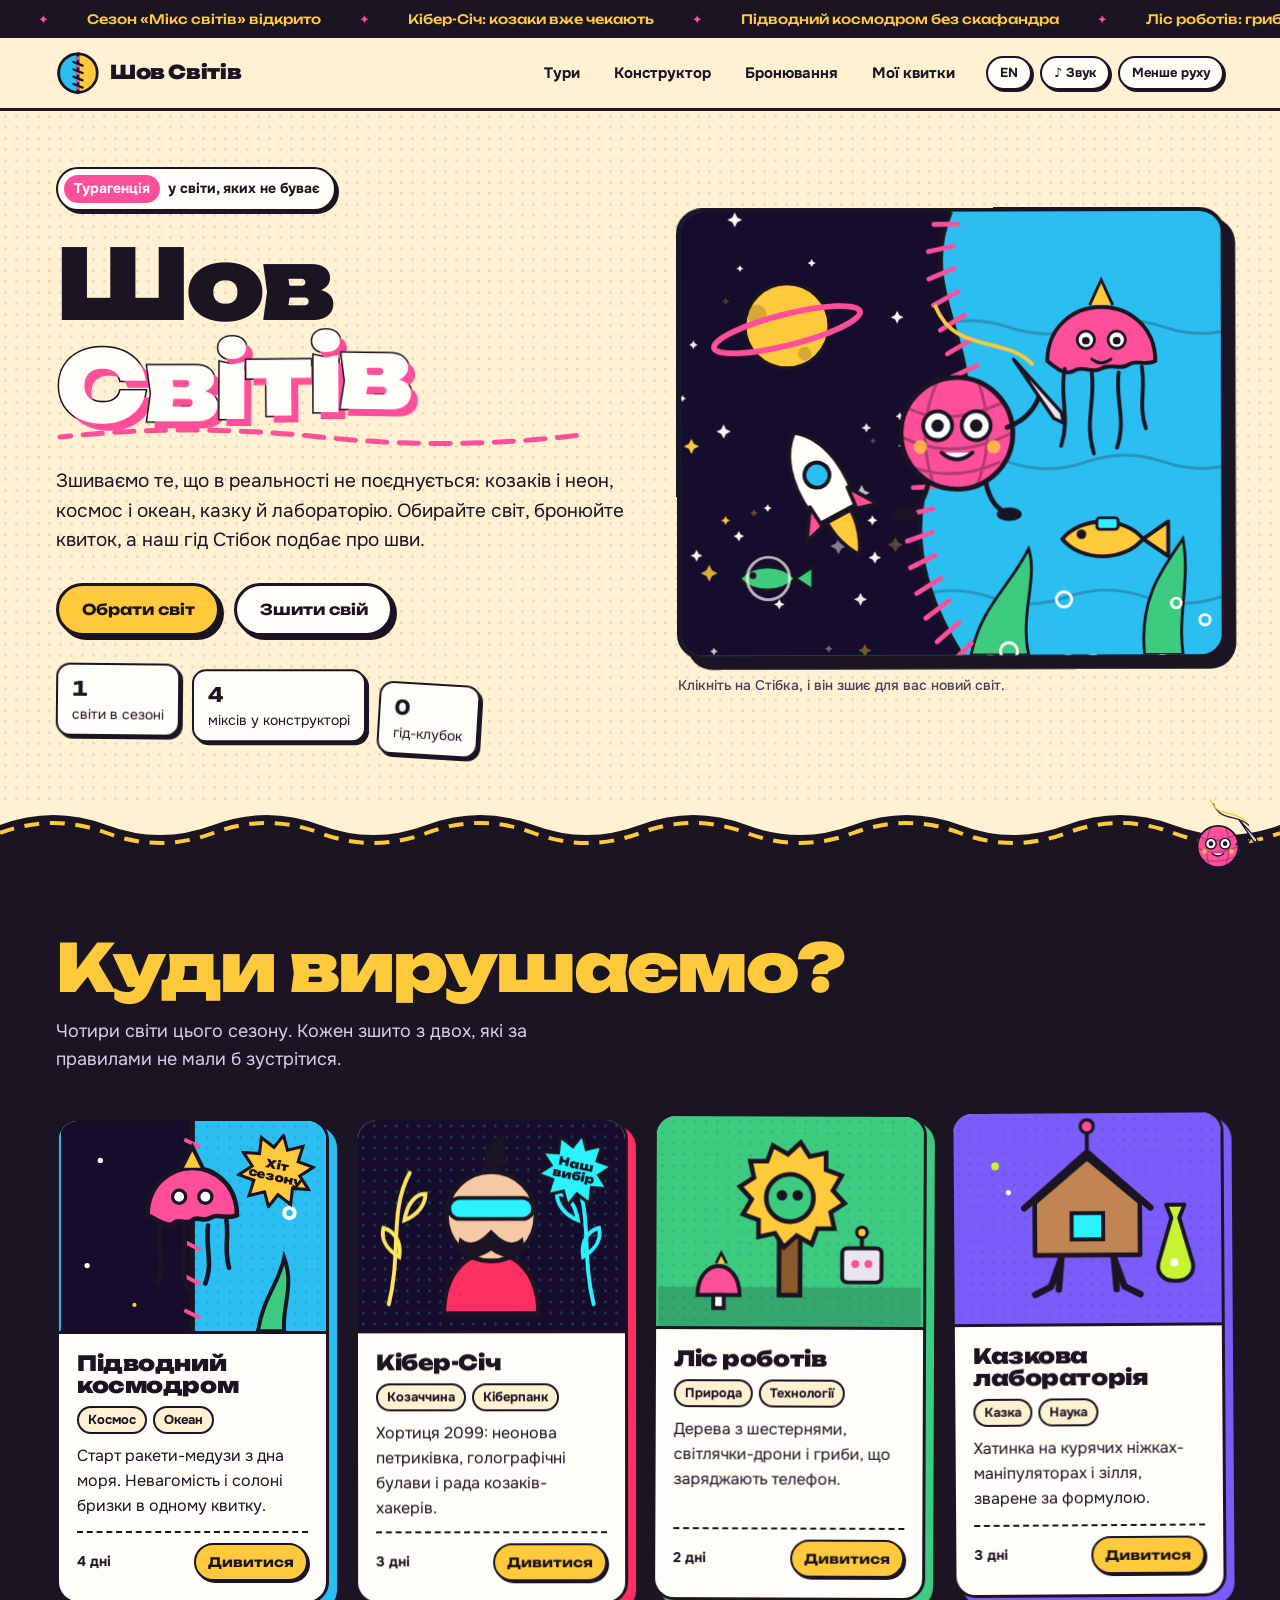
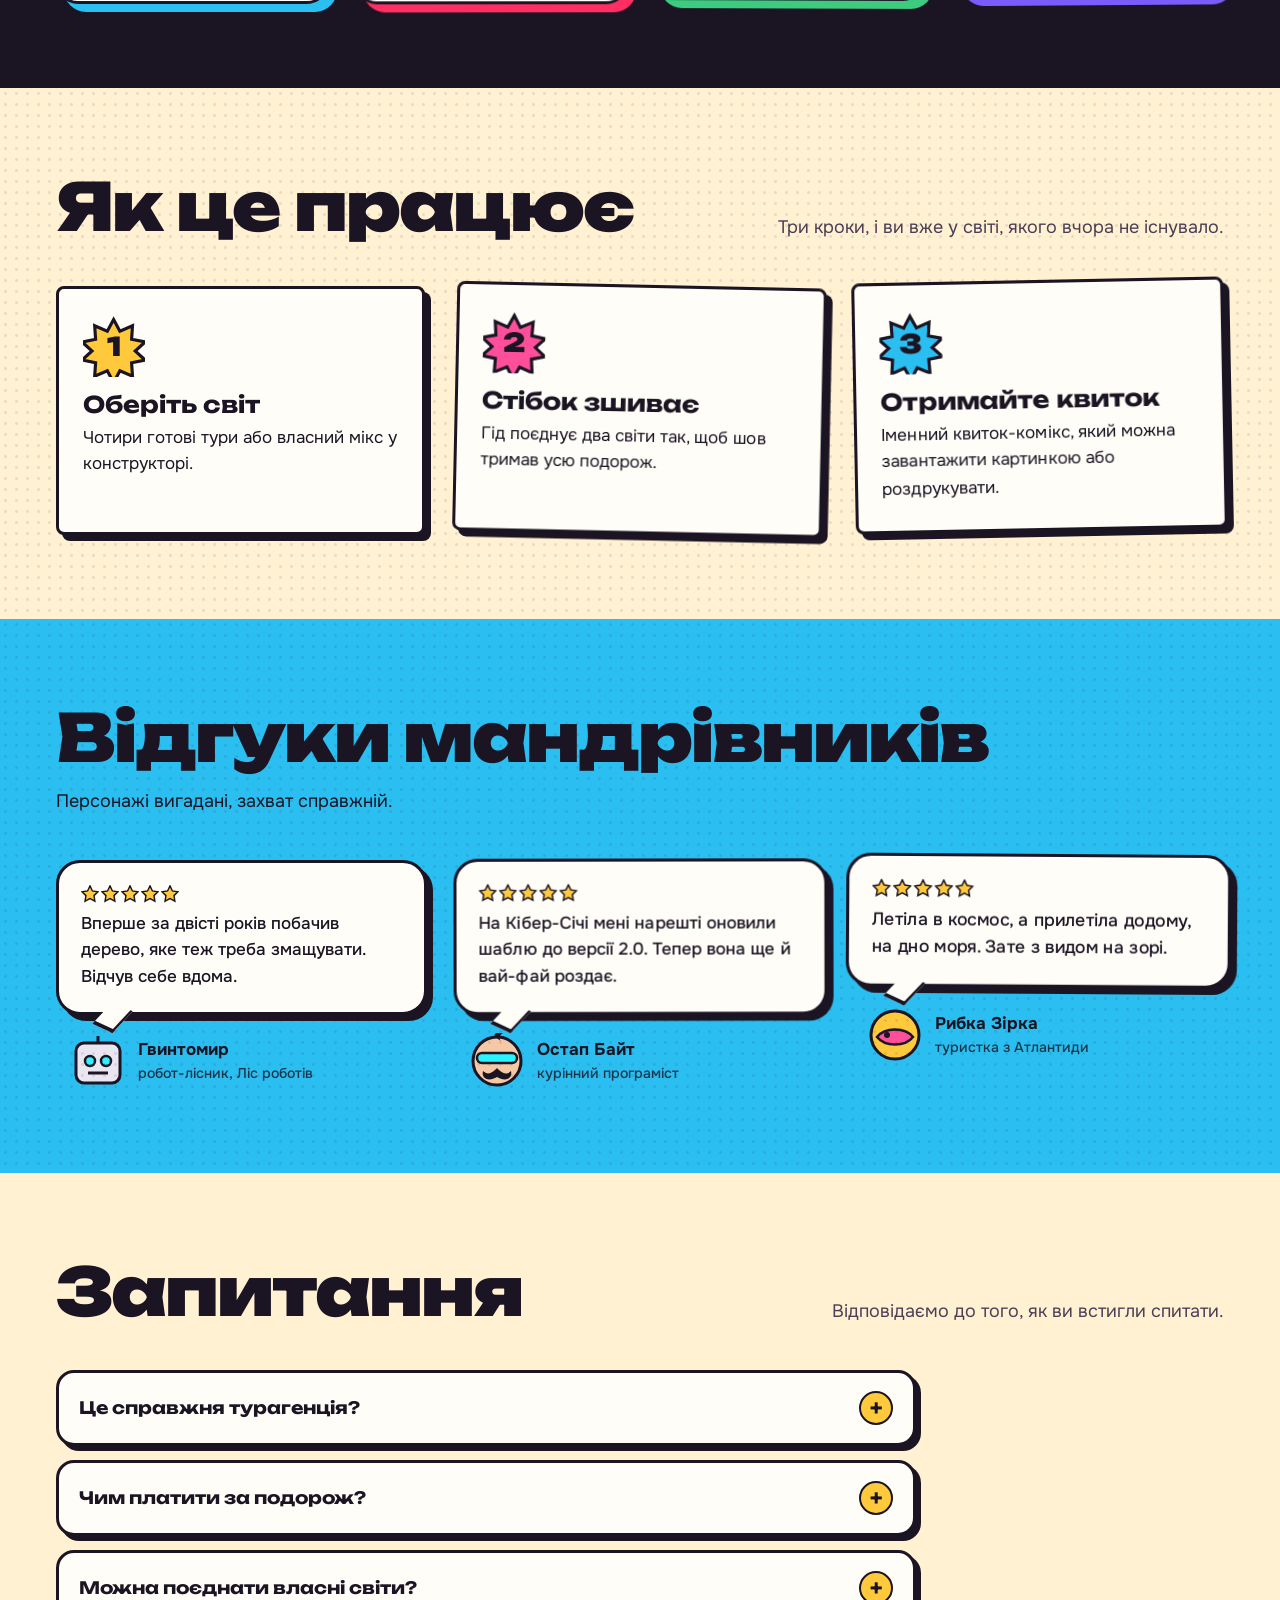
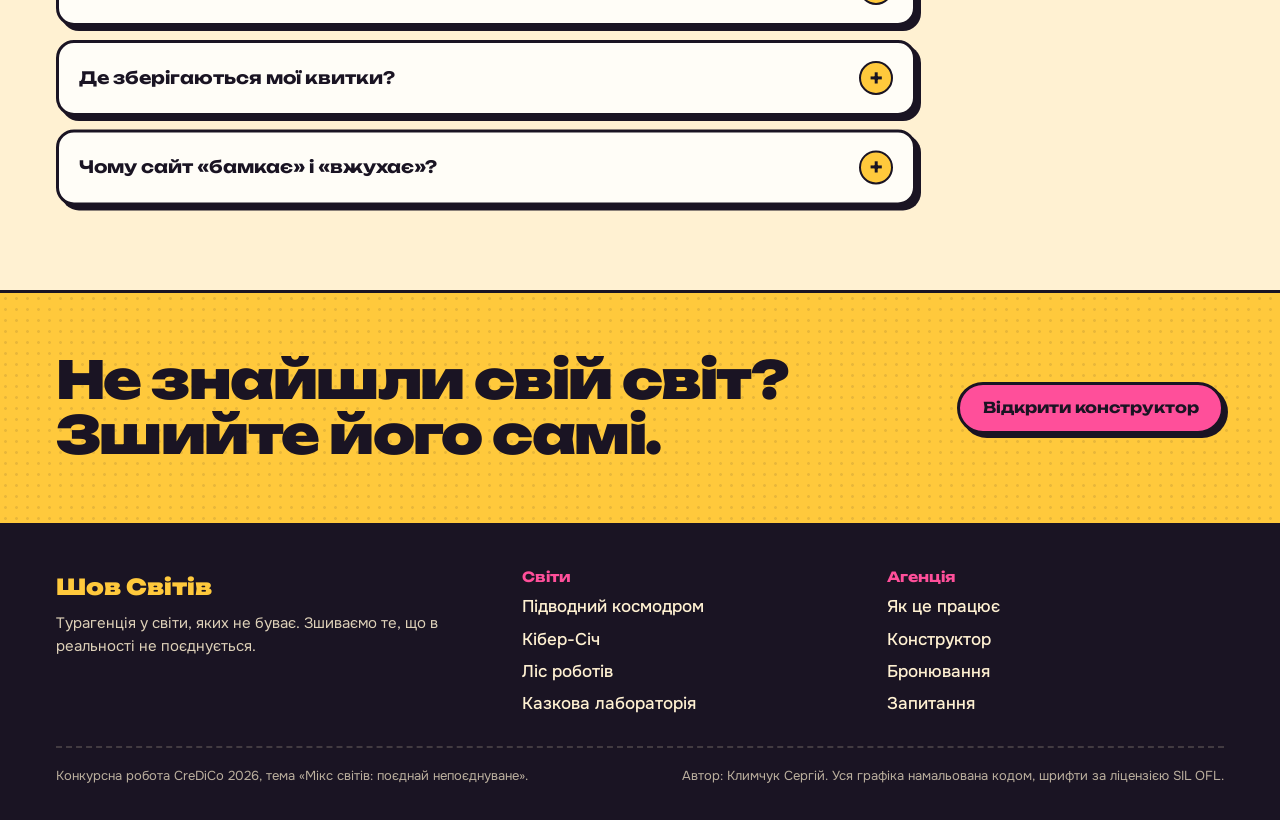
==== commit dc63b4dd: "Add files via upload" ====
--- a/index.html
+++ b/index.html
@@ -5,7 +5,7 @@
 <meta name="viewport" content="width=device-width, initial-scale=1, viewport-fit=cover">
 <title>Шов Світів — турагенція неможливих подорожей</title>
 <meta name="description" content="Турагенція у світи, яких не буває: Підводний космодром, Кібер-Січ, Ліс роботів і Казкова лабораторія. Конкурсна робота CreDiCo 2026.">
-<meta name="author" content="Климчук">
+<meta name="author" content="Климчук Сергій">
 <link rel="icon" href="img/favicon.svg" type="image/svg+xml">
 <link rel="stylesheet" href="css/style.css">
 <link rel="stylesheet" href="css/home.css">
